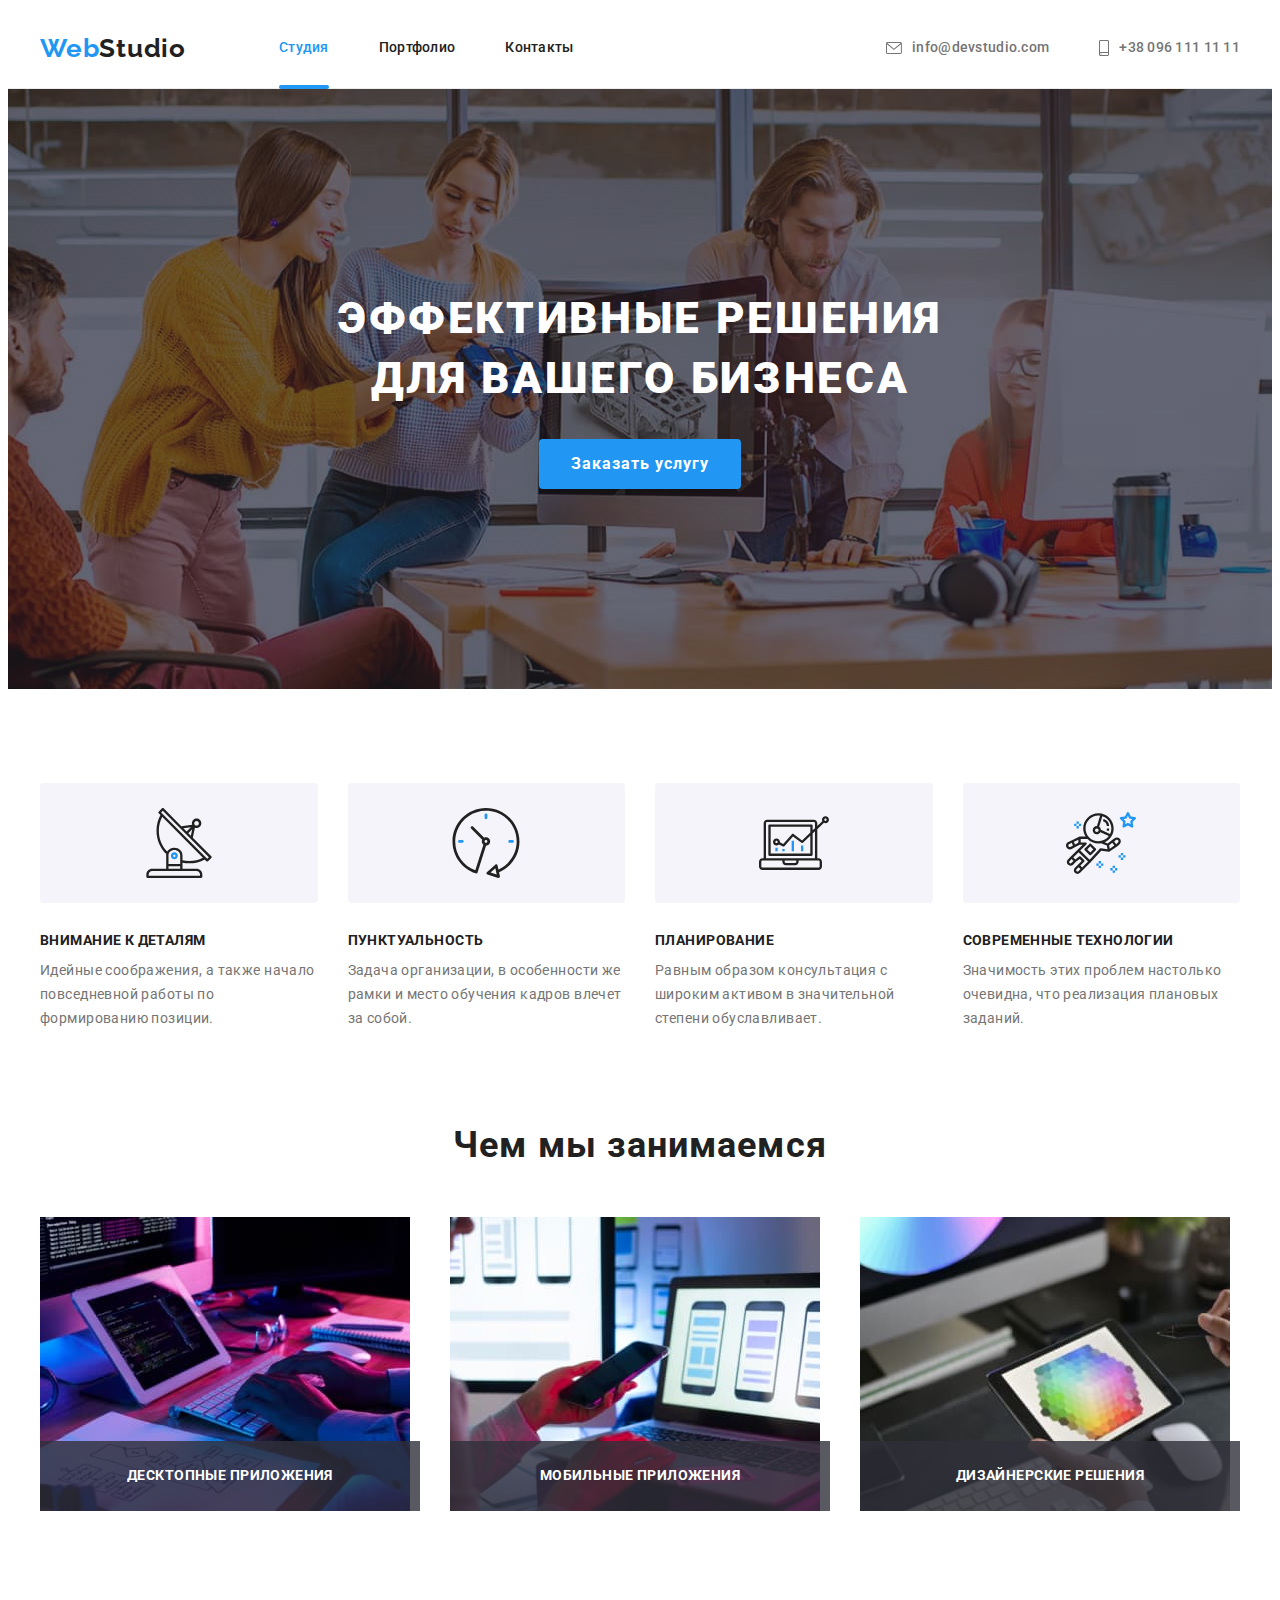
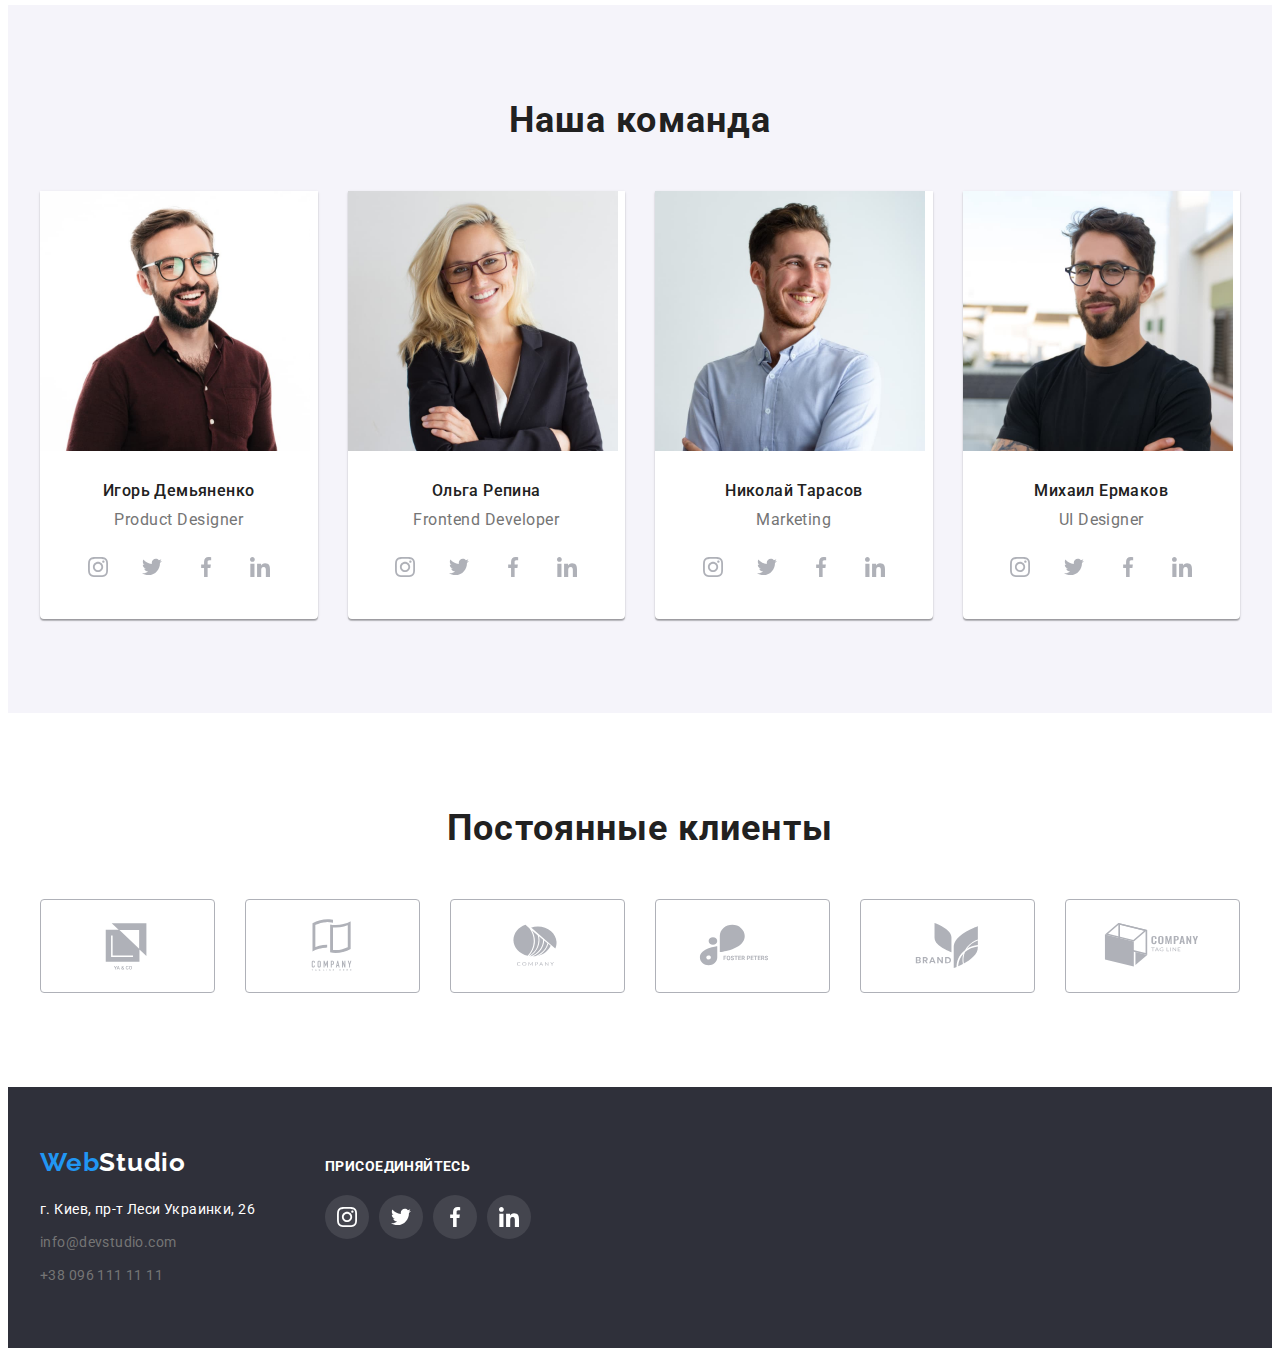
==== index.html @ cf742f59 "Added starts files" ====
<!DOCTYPE html>
<html lang="ru">
  <head>
    <meta charset="UTF-8" />
    <meta http-equiv="X-UA-Compatible" content="IE=edge" />
    <meta name="viewport" content="width=device-width, initial-scale=1.0" />
    <title>Homework 6</title>
    <link rel="preconnect" href="https://fonts.googleapis.com" />
    <link rel="preconnect" href="https://fonts.gstatic.com" crossorigin />
    <link
      href="https://fonts.googleapis.com/css2?family=Raleway:wght@700&family=Roboto:wght@400;500;700;900&display=swap"
      rel="stylesheet"
    />
    <link
      rel="stylesheet"
      href="https://cdnjs.cloudflare.com/ajax/libs/modern-normalize/1.1.0/modern-normalize.min.css"
      integrity="sha512-wpPYUAdjBVSE4KJnH1VR1HeZfpl1ub8YT/NKx4PuQ5NmX2tKuGu6U/JRp5y+Y8XG2tV+wKQpNHVUX03MfMFn9Q=="
      crossorigin="anonymous"
      referrerpolicy="no-referrer"
    />
    <link rel="stylesheet" href="./css/styles.css" />
  </head>
  <body>
    <header class="header">
      <div class="container">
        <nav class="nav">
          <a href="/" lang="en" class="logo"
            >Web<span class="logo-black">Studio</span></a
          >
          <ul class="list nav-list">
            <li class="item">
              <a href="" class="link nav-link current">Студия</a>
            </li>
            <li class="item">
              <a href="./portfolio.html" class="link nav-link">Портфолио</a>
            </li>
            <li class="item"><a href="" class="link nav-link">Контакты</a></li>
          </ul>
        </nav>
        <ul class="list head-contacts">
          <li class="head-contacts-item">
            <a href="mailto:info@devstudio.com" class="link head-contacts-link">
              <svg class="icon-mail" width="16" height="12">
                <use href="./images/icons.svg#icon-envelope"></use>
              </svg>
              info@devstudio.com</a
            >
          </li>
          <li class="head-contacts-item">
            <a href="tel:+380961111111" class="link head-contacts-link">
              <svg class="icon-tel" width="10" height="16">
                <use href="./images/icons.svg#icon-smartphone"></use>
              </svg>
              +38 096 111 11 11</a
            >
          </li>
        </ul>
      </div>
    </header>
    <main>
      <section class="hero accent-section">
        <div class="container">
          <h1 class="hero-title">Эффективные решения для вашего бизнеса</h1>
          <button data-modal-open type="button" class="button">
            Заказать услугу
          </button>
        </div>
      </section>
      <section class="benefits section">
        <div class="container">
          <h2 class="visually-hidden">Преимущества</h2>
          <ul class="list benefits-list card-set">
            <li class="benefits-item card-item">
              <div class="benefits-thumb">
                <svg class="benefits-icon" width="70" height="70">
                  <use href="./images/icons.svg#icon-antenna"></use>
                </svg>
              </div>
              <h3 class="benefits-title">Внимание к деталям</h3>
              <p class="benefits-text">
                Идейные соображения, а также начало повседневной работы по
                формированию позиции.
              </p>
            </li>

            <li class="benefits-item card-item">
              <div class="benefits-thumb">
                <svg class="benefits-icon" width="70" height="70">
                  <use href="./images/icons.svg#icon-clock"></use>
                </svg>
              </div>
              <h3 class="benefits-title">Пунктуальность</h3>
              <p class="benefits-text">
                Задача организации, в особенности же рамки и место обучения
                кадров влечет за собой.
              </p>
            </li>

            <li class="benefits-item card-item">
              <div class="benefits-thumb">
                <svg class="benefits-icon" width="70" height="70">
                  <use href="./images/icons.svg#icon-diagram"></use>
                </svg>
              </div>
              <h3 class="benefits-title">Планирование</h3>
              <p class="benefits-text">
                Равным образом консультация с широким активом в значительной
                степени обуславливает.
              </p>
            </li>

            <li class="benefits-item card-item">
              <div class="benefits-thumb">
                <svg class="benefits-icon" width="70" height="70">
                  <use href="./images/icons.svg#icon-astronaut"></use>
                </svg>
              </div>
              <h3 class="benefits-title">Современные технологии</h3>
              <p class="benefits-text">
                Значимость этих проблем настолько очевидна, что реализация
                плановых заданий.
              </p>
            </li>
          </ul>
        </div>
      </section>
      <section class="works section">
        <div class="container">
          <h2 class="section-title">Чем мы занимаемся</h2>
          <ul class="list works-list card-set">
            <li class="works-item card-item">
              <div class="works-thumb">
                <img
                  src="./images/img1.jpg"
                  alt="Планшет и клавиатура на столе"
                  width="370"
                  height="294"
                />
                <h3 class="works-title">Десктопные приложения</h3>
              </div>
            </li>
            <li class="works-item card-item">
              <div class="works-thumb">
                <img
                  src="./images/img2.jpg"
                  alt="Ноутбук и телефон"
                  width="370"
                  height="294"
                />
                <h3 class="works-title">Мобильные приложения</h3>
              </div>
            </li>
            <li class="works-item card-item">
              <div class="works-thumb">
                <img
                  src="./images/img3.jpg"
                  alt="Планшет"
                  width="370"
                  height="294"
                />
                <h3 class="works-title">Дизайнерские решения</h3>
              </div>
            </li>
          </ul>
        </div>
      </section>
      <section class="team section">
        <div class="container">
          <h2 class="section-title">Наша команда</h2>
          <ul class="list team-list card-set">
            <li class="team-item card-item">
              <img
                src="./images/photo1.jpg"
                alt="Фото Игоря Демьяненко"
                width="270"
                height="260"
              />
              <div class="team-card">
                <h3 class="team-name">Игорь Демьяненко</h3>
                <p lang="en" class="team-position">Product Designer</p>
                <ul class="list social-list">
                  <li class="item">
                    <a
                      class="link social-link"
                      href=""
                      target="_blank"
                      rel="noopener noreferrer nofollow"
                    >
                      <svg class="social-list-icon" width="20" height="20">
                        <use href="./images/icons.svg#icon-instagram"></use>
                      </svg>
                    </a>
                  </li>
                  <li class="item">
                    <a
                      class="link social-link"
                      href=""
                      target="_blank"
                      rel="noopener noreferrer nofollow"
                    >
                      <svg class="social-list-icon" width="20" height="20">
                        <use href="./images/icons.svg#icon-twitter"></use>
                      </svg>
                    </a>
                  </li>
                  <li class="item">
                    <a
                      class="link social-link"
                      href=""
                      target="_blank"
                      rel="noopener noreferrer nofollow"
                    >
                      <svg class="social-list-icon" width="20" height="20">
                        <use href="./images/icons.svg#icon-facebook"></use>
                      </svg>
                    </a>
                  </li>
                  <li class="item">
                    <a
                      class="link social-link"
                      href=""
                      target="_blank"
                      rel="noopener noreferrer nofollow"
                    >
                      <svg class="social-list-icon" width="20" height="20">
                        <use href="./images/icons.svg#icon-linkedin"></use>
                      </svg>
                    </a>
                  </li>
                </ul>
              </div>
            </li>

            <li class="team-item card-item">
              <img
                src="./images/photo2.jpg"
                alt="Фото Ольги Репиной"
                width="270"
                height="260"
              />
              <div class="team-card">
                <h3 class="team-name">Ольга Репина</h3>
                <p lang="en" class="team-position">Frontend Developer</p>
                <ul class="list social-list">
                  <li class="item">
                    <a
                      class="link social-link"
                      href=""
                      target="_blank"
                      rel="noopener noreferrer nofollow"
                    >
                      <svg class="social-list-icon" width="20" height="20">
                        <use href="./images/icons.svg#icon-instagram"></use>
                      </svg>
                    </a>
                  </li>
                  <li class="item">
                    <a
                      class="link social-link"
                      href=""
                      target="_blank"
                      rel="noopener noreferrer nofollow"
                    >
                      <svg class="social-list-icon" width="20" height="20">
                        <use href="./images/icons.svg#icon-twitter"></use>
                      </svg>
                    </a>
                  </li>
                  <li class="item">
                    <a
                      class="link social-link"
                      href=""
                      target="_blank"
                      rel="noopener noreferrer nofollow"
                    >
                      <svg class="social-list-icon" width="20" height="20">
                        <use href="./images/icons.svg#icon-facebook"></use>
                      </svg>
                    </a>
                  </li>
                  <li class="item">
                    <a
                      class="link social-link"
                      href=""
                      target="_blank"
                      rel="noopener noreferrer nofollow"
                    >
                      <svg class="social-list-icon" width="20" height="20">
                        <use href="./images/icons.svg#icon-linkedin"></use>
                      </svg>
                    </a>
                  </li>
                </ul>
              </div>
            </li>

            <li class="team-item card-item">
              <img
                src="./images/photo3.jpg"
                alt="Фото Николая Тарасова"
                width="270"
                height="260"
              />
              <div class="team-card">
                <h3 class="team-name">Николай Тарасов</h3>
                <p lang="en" class="team-position">Marketing</p>
                <ul class="list social-list">
                  <li class="item">
                    <a
                      class="link social-link"
                      href=""
                      target="_blank"
                      rel="noopener noreferrer nofollow"
                    >
                      <svg class="social-list-icon" width="20" height="20">
                        <use href="./images/icons.svg#icon-instagram"></use>
                      </svg>
                    </a>
                  </li>
                  <li class="item">
                    <a
                      class="link social-link"
                      href=""
                      target="_blank"
                      rel="noopener noreferrer nofollow"
                    >
                      <svg class="social-list-icon" width="20" height="20">
                        <use href="./images/icons.svg#icon-twitter"></use>
                      </svg>
                    </a>
                  </li>
                  <li class="item">
                    <a
                      class="link social-link"
                      href=""
                      target="_blank"
                      rel="noopener noreferrer nofollow"
                    >
                      <svg class="social-list-icon" width="20" height="20">
                        <use href="./images/icons.svg#icon-facebook"></use>
                      </svg>
                    </a>
                  </li>
                  <li class="item">
                    <a
                      class="link social-link"
                      href=""
                      target="_blank"
                      rel="noopener noreferrer nofollow"
                    >
                      <svg class="social-list-icon" width="20" height="20">
                        <use href="./images/icons.svg#icon-linkedin"></use>
                      </svg>
                    </a>
                  </li>
                </ul>
              </div>
            </li>

            <li class="team-item card-item">
              <img
                src="./images/photo4.jpg"
                alt="Фото Михаила Ермакова"
                width="270"
                height="260"
              />
              <div class="team-card">
                <h3 class="team-name">Михаил Ермаков</h3>
                <p lang="en" class="team-position">UI Designer</p>
                <ul class="list social-list">
                  <li class="item">
                    <a
                      class="link social-link"
                      href=""
                      target="_blank"
                      rel="noopener noreferrer nofollow"
                    >
                      <svg class="social-list-icon" width="20" height="20">
                        <use href="./images/icons.svg#icon-instagram"></use>
                      </svg>
                    </a>
                  </li>
                  <li class="item">
                    <a
                      class="link social-link"
                      href=""
                      target="_blank"
                      rel="noopener noreferrer nofollow"
                    >
                      <svg class="social-list-icon" width="20" height="20">
                        <use href="./images/icons.svg#icon-twitter"></use>
                      </svg>
                    </a>
                  </li>
                  <li class="item">
                    <a
                      class="link social-link"
                      href=""
                      target="_blank"
                      rel="noopener noreferrer nofollow"
                    >
                      <svg class="social-list-icon" width="20" height="20">
                        <use href="./images/icons.svg#icon-facebook"></use>
                      </svg>
                    </a>
                  </li>
                  <li class="item">
                    <a
                      class="link social-link"
                      href=""
                      target="_blank"
                      rel="noopener noreferrer nofollow"
                    >
                      <svg class="social-list-icon" width="20" height="20">
                        <use href="./images/icons.svg#icon-linkedin"></use>
                      </svg>
                    </a>
                  </li>
                </ul>
              </div>
            </li>
          </ul>
        </div>
      </section>
      <section class="clients section">
        <div class="container">
          <h2 class="section-title">Постоянные клиенты</h2>
          <ul class="clients-list list card-set">
            <li class="clients-item card-item">
              <a
                class="link clients-link"
                href=""
                target="_blank"
                rel="noopener noreferrer nofollow"
              >
                <svg class="clients-list-icon" width="106" height="60">
                  <use href="./images/icons.svg#icon-YaCo"></use>
                </svg>
              </a>
            </li>
            <li class="clients-item card-item">
              <a
                class="link clients-link"
                href=""
                target="_blank"
                rel="noopener noreferrer nofollow"
              >
                <svg class="clients-list-icon" width="106" height="60">
                  <use href="./images/icons.svg#icon-company-1"></use>
                </svg>
              </a>
            </li>
            <li class="clients-item card-item">
              <a
                class="link clients-link"
                href=""
                target="_blank"
                rel="noopener noreferrer nofollow"
              >
                <svg class="clients-list-icon" width="106" height="60">
                  <use href="./images/icons.svg#icon-company-2"></use>
                </svg>
              </a>
            </li>
            <li class="clients-item card-item">
              <a
                class="link clients-link"
                href=""
                target="_blank"
                rel="noopener noreferrer nofollow"
              >
                <svg class="clients-list-icon" width="106" height="60">
                  <use href="./images/icons.svg#icon-fosterpeters"></use>
                </svg>
              </a>
            </li>
            <li class="clients-item card-item">
              <a
                class="link clients-link"
                href=""
                target="_blank"
                rel="noopener noreferrer nofollow"
              >
                <svg class="clients-list-icon" width="106" height="60">
                  <use href="./images/icons.svg#icon-brand"></use>
                </svg>
              </a>
            </li>
            <li class="clients-item card-item">
              <a
                class="link clients-link"
                href=""
                target="_blank"
                rel="noopener noreferrer nofollow"
              >
                <svg class="clients-list-icon" width="106" height="60">
                  <use href="./images/icons.svg#icon-company-3"></use>
                </svg>
              </a>
            </li>
          </ul>
        </div>
      </section>
    </main>
    <footer class="footer">
      <div class="container">
        <div class="column-one">
          <a href="/" lang="en" class="logo"
            >Web<span class="logo-white">Studio</span></a
          >
          <address class="address">
            <ul class="list address-list">
              <li class="item">
                <a
                  href="https://goo.gl/maps/dsruA36R88fh7HZ89"
                  target="_blank"
                  rel="noopener noreferrer nofollow"
                  class="link address-list-contacts"
                >
                  г. Киев, пр-т Леси Украинки, 26
                </a>
              </li>
              <li class="item">
                <a
                  href="mailto:info@devstudio.com"
                  class="link address-list-contacts"
                  >info@devstudio.com</a
                >
              </li>
              <li class="item">
                <a href="tel:+380961111111" class="link address-list-contacts"
                  >+38 096 111 11 11</a
                >
              </li>
            </ul>
          </address>
        </div>
        <div class="column-two">
          <h3 class="footer-title">Присоединяйтесь</h3>
          <ul class="list social-list">
            <li class="item">
              <a
                class="link social-link"
                href=""
                target="_blank"
                rel="noopener noreferrer nofollow"
              >
                <svg class="social-list-icon" width="20" height="20">
                  <use href="./images/icons.svg#icon-instagram"></use>
                </svg>
              </a>
            </li>
            <li class="item">
              <a
                class="link social-link"
                href=""
                target="_blank"
                rel="noopener noreferrer nofollow"
              >
                <svg class="social-list-icon" width="20" height="20">
                  <use href="./images/icons.svg#icon-twitter"></use>
                </svg>
              </a>
            </li>
            <li class="item">
              <a
                class="link social-link"
                href=""
                target="_blank"
                rel="noopener noreferrer nofollow"
              >
                <svg class="social-list-icon" width="20" height="20">
                  <use href="./images/icons.svg#icon-facebook"></use>
                </svg>
              </a>
            </li>
            <li class="item">
              <a
                class="link social-link"
                href=""
                target="_blank"
                rel="noopener noreferrer nofollow"
              >
                <svg class="social-list-icon" width="20" height="20">
                  <use href="./images/icons.svg#icon-linkedin"></use>
                </svg>
              </a>
            </li>
          </ul>
        </div>
      </div>
    </footer>
    <div class="backdrop is-hidden" data-modal>
      <div class="modal">
        <p></p>
        <button data-modal-close class="modal-close">
          <svg width="18" height="18">
            <use href="./images/icons.svg#icon-modal-close"></use>
          </svg>
        </button>
      </div>
    </div>
    <script src="./js/modal.js"></script>
  </body>
</html>
---- css/styles.css ----
:root {
  --main-text-color: #757575;
  --black-text-color: #212121;
  --white-text-color: #ffffff;
  --accent-color: #2196f3;
  --main-background-color: #2f303a;
  --second-background-color: #f5f4fa;
  --white-background-color: #ffffff;
  --link-color: #afb1b8;
  --button-radius: 4px;
  --button-shadow: 0px 4px 4px rgba(0, 0, 0, 0.15);
  --transition-function: 250ms cubic-bezier(0.4, 0, 0.2, 1);
}

p,
h1,
h2,
h3,
h4,
h5,
h6 {
  margin: 0;
}

ul,
ol {
  margin: 0;
  padding-left: 0;
}

img {
  display: block;
  max-width: 100%;
  height: auto;
}

body {
  font-family: 'Roboto', sans-serif;
  font-size: 14px;
  line-height: 1.71;
  letter-spacing: 0.03em;
  color: var(--main-text-color);
}

.list {
  list-style: none;
}

.link {
  text-decoration: none;
  color: inherit;
}

.visually-hidden {
  position: absolute;
  width: 1px;
  height: 1px;
  margin: -1px;
  border: 0;
  padding: 0;
  white-space: nowrap;
  clip-path: inset(100%);
  clip: rect(0 0 0 0);
  overflow: hidden;
}

.section {
  padding-bottom: 94px;
  padding-top: 94px;
}

.benefits {
  padding-bottom: 0px;
}

.section-title {
  margin-bottom: 50px;
  font-size: 36px;
  line-height: 1.17;
  letter-spacing: 0.03em;
  color: var(--black-text-color);
  text-align: center;
}

.logo {
  font-family: 'Raleway', sans-serif;
  font-weight: 700;
  font-size: 26px;
  line-height: 1.19;
  letter-spacing: 0.03em;
  text-decoration: none;
  color: var(--accent-color);
}

.container {
  margin-left: auto;
  margin-right: auto;
  width: 1200px;
  padding-left: 15px;
  padding-right: 15px;
  /* outline: 1px solid red; */
}

.card-set {
  display: flex;
  flex-wrap: wrap;
  margin-left: -30px;
  margin-top: -30px;
}

.card-item {
  margin-left: 30px;
  margin-top: 30px;
}

/* ===============HEADER=============== */

.header .logo {
  margin-right: 93px;
}

.logo-black {
  color: var(--black-text-color);
}

.header {
  font-weight: 500;
  line-height: 1.14;
  letter-spacing: 0.02em;
  border-bottom: 1px solid #ececec;
}

.nav-list {
  display: flex;
  color: var(--black-text-color);
}

.nav-list .nav-link {
  position: relative;
  display: block;
  padding-top: 32px;
  padding-bottom: 32px;
}

.nav-list .item:not(:last-child) {
  margin-right: 50px;
}

.nav-link,
.nav-link,
.head-contacts-link,
.head-contacts-link {
  transition: color var(--transition-function);
}

.nav-link:hover,
.nav-link:focus,
.current,
.head-contacts-link:hover,
.head-contacts-link:focus {
  color: var(--accent-color);
}

.nav-link.current::after {
  position: absolute;
  left: 0;
  bottom: -1px;
  content: '';
  width: 100%;
  height: 4px;
  border-radius: 2px;
  background-color: var(--accent-color);
}

.head-contacts-link {
  display: flex;
  align-items: center;
}

.icon-mail {
  margin-right: 10px;
  fill: currentColor;
}

.icon-tel {
  margin-right: 10px;
  fill: currentColor;
}

.header .container {
  display: flex;
}

.nav {
  display: flex;
  align-items: center;
}

.head-contacts {
  display: flex;
  margin-left: auto;
  align-items: center;
}

.head-contacts .head-contacts-item:not(:last-child) {
  margin-right: 50px;
}

/* ===============HERO=============== */

.hero {
  max-width: 1600px;
  margin-left: auto;
  margin-right: auto;
  padding-top: 200px;
  padding-bottom: 200px;
  background-image: linear-gradient(
      to right,
      rgba(47, 48, 58, 0.4),
      rgba(47, 48, 58, 0.4)
    ),
    url(../images/hero.jpg);
  background-size: cover;
  background-position: center;
  background-repeat: no-repeat;
}

.hero .hero-title {
  margin: 0 auto 30px;
  width: 696px;
  font-weight: 900;
  font-size: 44px;
  line-height: 1.36;
  text-align: center;
  letter-spacing: 0.06em;
  text-transform: uppercase;
  color: var(--white-text-color);
}

.button {
  display: flex;
  align-items: center;
  text-align: center;
  padding: 10px 32px;
  margin: 0 auto;

  font-family: inherit;
  font-weight: 700;
  font-size: 16px;
  line-height: 1.88;
  letter-spacing: 0.06em;

  box-shadow: var(--button-shadow);
  border-radius: var(--button-radius);
  border: none;
  cursor: pointer;
  background-color: var(--accent-color);
  color: var(--white-text-color);

  transition: background-color var(--transition-function);
}

.button:hover,
.button:focus {
  background-color: #188ce8;
}

/* ===============BENEFITS=============== */

.benefits-title {
  margin-bottom: 10px;
  font-size: 14px;
  line-height: 1.14;
  text-transform: uppercase;
  color: var(--black-text-color);
}

.benefits-item {
  flex-basis: calc(100% / 4 - 30px);
}

.benefits-thumb {
  display: flex;
  justify-content: center;
  align-items: center;
  height: 120px;
  margin-bottom: 30px;
  background-color: var(--second-background-color);
  border-radius: var(--button-radius);
}

/* ===============WORKS=============== */

.works-thumb {
  position: relative;
}

.works-title {
  position: absolute;
  width: 100%;
  left: 0;
  bottom: 0;
  padding: 27px 0;
  font-size: 14px;
  line-height: 1.14;
  text-align: center;
  letter-spacing: 0.03em;
  text-transform: uppercase;
  color: var(--white-text-color);
  background: rgba(47, 48, 58, 0.8);
}

.works-item {
  flex-basis: calc(100% / 3 - 30px);
}

/* ===============TEAM=============== */

.team {
  background-color: var(--second-background-color);
}

.team-item {
  background-color: var(--white-background-color);
  flex-basis: calc(100% / 4 - 30px);
  box-shadow: 0px 1px 3px rgba(0, 0, 0, 0.12), 0px 1px 1px rgba(0, 0, 0, 0.14),
    0px 2px 1px rgba(0, 0, 0, 0.2);
  border-radius: 0px 0px 4px 4px;
}

.team-card {
  padding-top: 30px;
  padding-bottom: 30px;
}

.team-name {
  margin-bottom: 10px;
  font-weight: 500;
  font-size: 16px;
  line-height: 1.19;
  text-align: center;
  color: var(--black-text-color);
}

.team-position {
  margin-bottom: 16px;
  font-size: 16px;
  line-height: 1.19;
  text-align: center;
  letter-spacing: 0.03em;
}

.social-list {
  display: flex;
  justify-content: center;
}

.social-link {
  display: flex;
  justify-content: center;
  align-items: center;
  width: 44px;
  height: 44px;
  border-radius: 50%;
  color: var(--link-color);
  background-color: var(--white-background-color);

  transition: color var(--transition-function),
    background-color var(--transition-function);
}

.social-link:hover,
.social-link:focus {
  color: var(--white-text-color);
  background-color: var(--accent-color);
}

.social-list-icon {
  fill: currentColor;
}

.social-list .item:not(:last-child) {
  margin-right: 10px;
}

/* ===============CLIENTS=============== */

.clients-item {
  flex-basis: calc(100% / 6 - 30px);
}

.clients-link {
  display: flex;
  justify-content: center;
  align-items: center;
  height: 92px;
  border-radius: var(--button-radius);
  border: 1px solid var(--link-color);
  color: var(--link-color);
  transition: color var(--transition-function),
    border var(--transition-function);
}

.clients-link:hover,
.clients-link:focus {
  border: 1px solid var(--accent-color);
  color: var(--accent-color);
}

.clients-list-icon {
  fill: currentColor;
}

/* ===============FOOTER=============== */

.footer {
  padding-top: 60px;
  padding-bottom: 60px;
  background-color: var(--main-background-color);
}

.footer .container {
  display: flex;
  align-items: baseline;
}

.column-one {
  margin-right: 70px;
}

.footer .logo {
  display: block;
  margin-bottom: 20px;
}

.logo-white {
  color: var(--white-text-color);
}

.address {
  display: flex;
}

.address-list {
  font-style: normal;
}

.address-list .item:nth-child(1) {
  color: var(--white-text-color);
}

.address-list .item:not(:last-child) {
  margin-bottom: 9px;
}

.address-list-contacts {
  transition: color var(--transition-function);
}

.address-list-contacts:hover,
.address-list-contacts:focus {
  color: var(--accent-color);
}

.footer-title {
  margin-bottom: 20px;
  font-size: 14px;
  line-height: 1.14;
  letter-spacing: 0.03em;
  color: #ffffff;
  text-transform: uppercase;
}

.footer .social-link {
  color: var(--white-text-color);
  background-color: rgba(255, 255, 255, 0.1);
}

.footer .social-link:hover,
.footer .social-link:focus {
  background-color: var(--accent-color);
}

.backdrop {
  position: fixed;
  top: 0;
  left: 0;
  width: 100%;
  height: 100%;
  background-color: rgba(0, 0, 0, 0.5);
  opacity: 1;
  transition: opacity var(--transition-function),
    visibility var(--transition-function);
}

.backdrop.is-hidden {
  visibility: hidden;
  opacity: 0;
  pointer-events: none;
}

.modal {
  position: absolute;
  left: 50%;
  top: 50%;
  min-width: 528px;
  min-height: 581px;
  padding: 20px;
  background-color: #fff;
  transform: translate(-50%, -50%) scale(1);
  transition: transform var(--transition-function);
}

.backdrop.is-hidden .modal {
  transform: translate(-50%, -50%) scale(1.3);
}

.modal-close {
  display: flex;
  justify-content: center;
  align-items: center;
  position: absolute;
  cursor: pointer;
  top: 8px;
  right: 8px;
  width: 30px;
  height: 30px;
  border-radius: 50%;
  background: transparent;
  border: 1px solid rgba(0, 0, 0, 0.1);
  background-size: contain;
}

.no-scroll {
  overflow: hidden;
}

/* ===============PORTFOLIO=============== */
/* ===============BUTTON-FILTER=============== */

.work-exmpl {
  display: flex;
  margin-bottom: 50px;
  justify-content: center;
}

.button-filter {
  padding: 6px 22px;
  border-radius: var(--button-radius);
  border: none;
  cursor: pointer;
  font-family: inherit;
  font-weight: 500;
  font-size: 16px;
  line-height: 1.62;
  text-align: center;
  letter-spacing: 0.03em;
  background-color: var(--second-background-color);
  color: var(--black-text-color);
  transition: background-color var(--transition-function),
    color var(--transition-function), box-shadow var(--transition-function);
}

.work-exmpl .item:not(:last-child) {
  margin-right: 8px;
}

.button-filter:hover,
.button-filter:focus,
.button-filter.current {
  background-color: var(--accent-color);
  color: var(--white-text-color);
  box-shadow: 0px 3px 1px rgba(0, 0, 0, 0.1), 0px 1px 2px rgba(0, 0, 0, 0.08),
    0px 2px 2px rgba(0, 0, 0, 0.12);
}

.portfolio-item {
  background-color: var(--white-background-color);
  flex-basis: calc(100% / 3 - 30px);
}

.portfolio-item-thumb {
  position: relative;
  overflow: hidden;
}

.portfolio-item-text {
  position: absolute;
  width: 100%;
  height: 100%;
  padding: 63px 24px;

  font-size: 18px;
  line-height: 1.56;
  letter-spacing: 0.03em;

  color: #ffffff;
  background: rgba(33, 150, 243, 0.9);

  transition: transform var(--transition-function);
}

.portfolio-item .link:hover .portfolio-item-text,
.portfolio-item .link:focus .portfolio-item-text {
  transform: translateY(-100%);
}

.portfolio-item .link {
  display: block;
  transition: box-shadow var(--transition-function);
}

.portfolio-item .link:hover,
.portfolio-item .link:focus {
  box-shadow: 0px 1px 1px rgba(0, 0, 0, 0.12), 0px 4px 4px rgba(0, 0, 0, 0.06),
    1px 4px 6px rgba(0, 0, 0, 0.16);
}

.portfolio-card {
  padding: 20px 24px;
  border: 1px solid #eeeeee;
}

.portfolio-title {
  margin-bottom: 4px;
  font-size: 18px;
  line-height: 2;
  letter-spacing: 0.06em;
  color: var(--black-text-color);
}

.portfolio-description {
  font-size: 16px;
  line-height: 1.88;
}
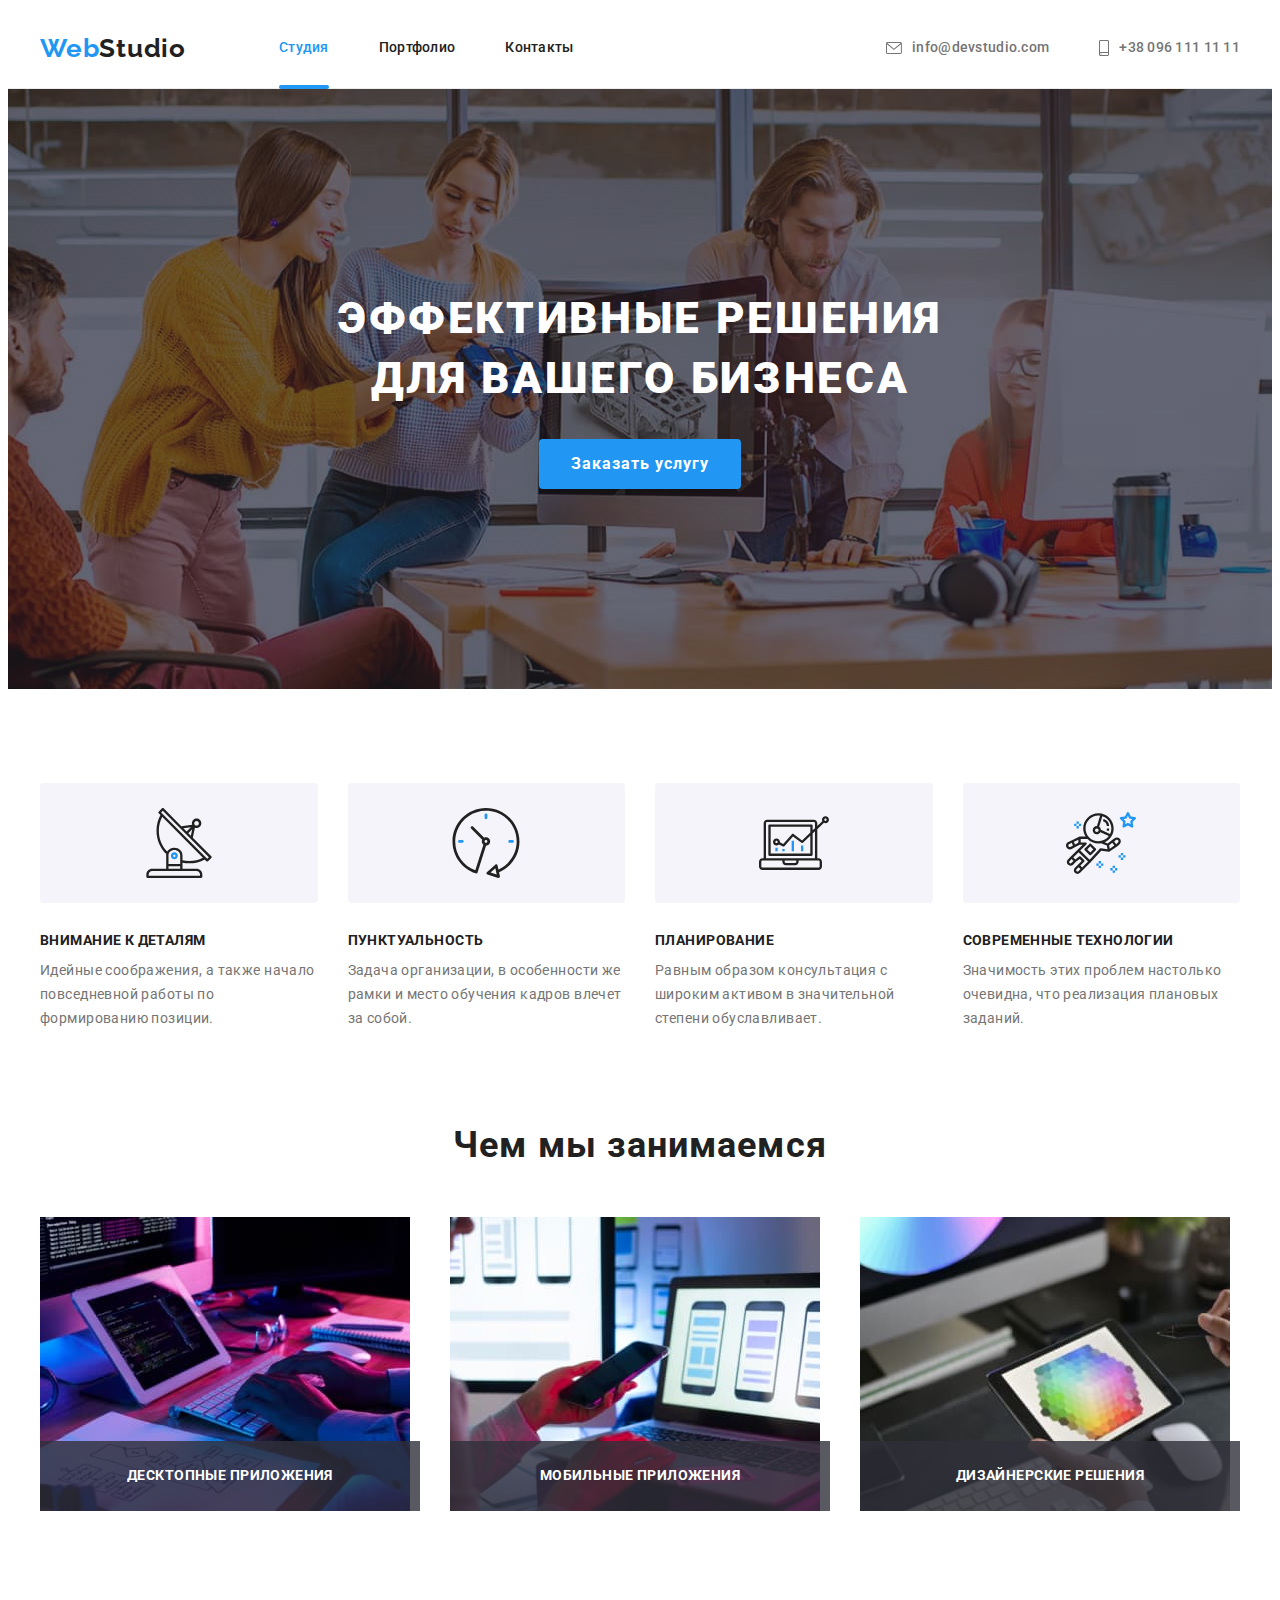
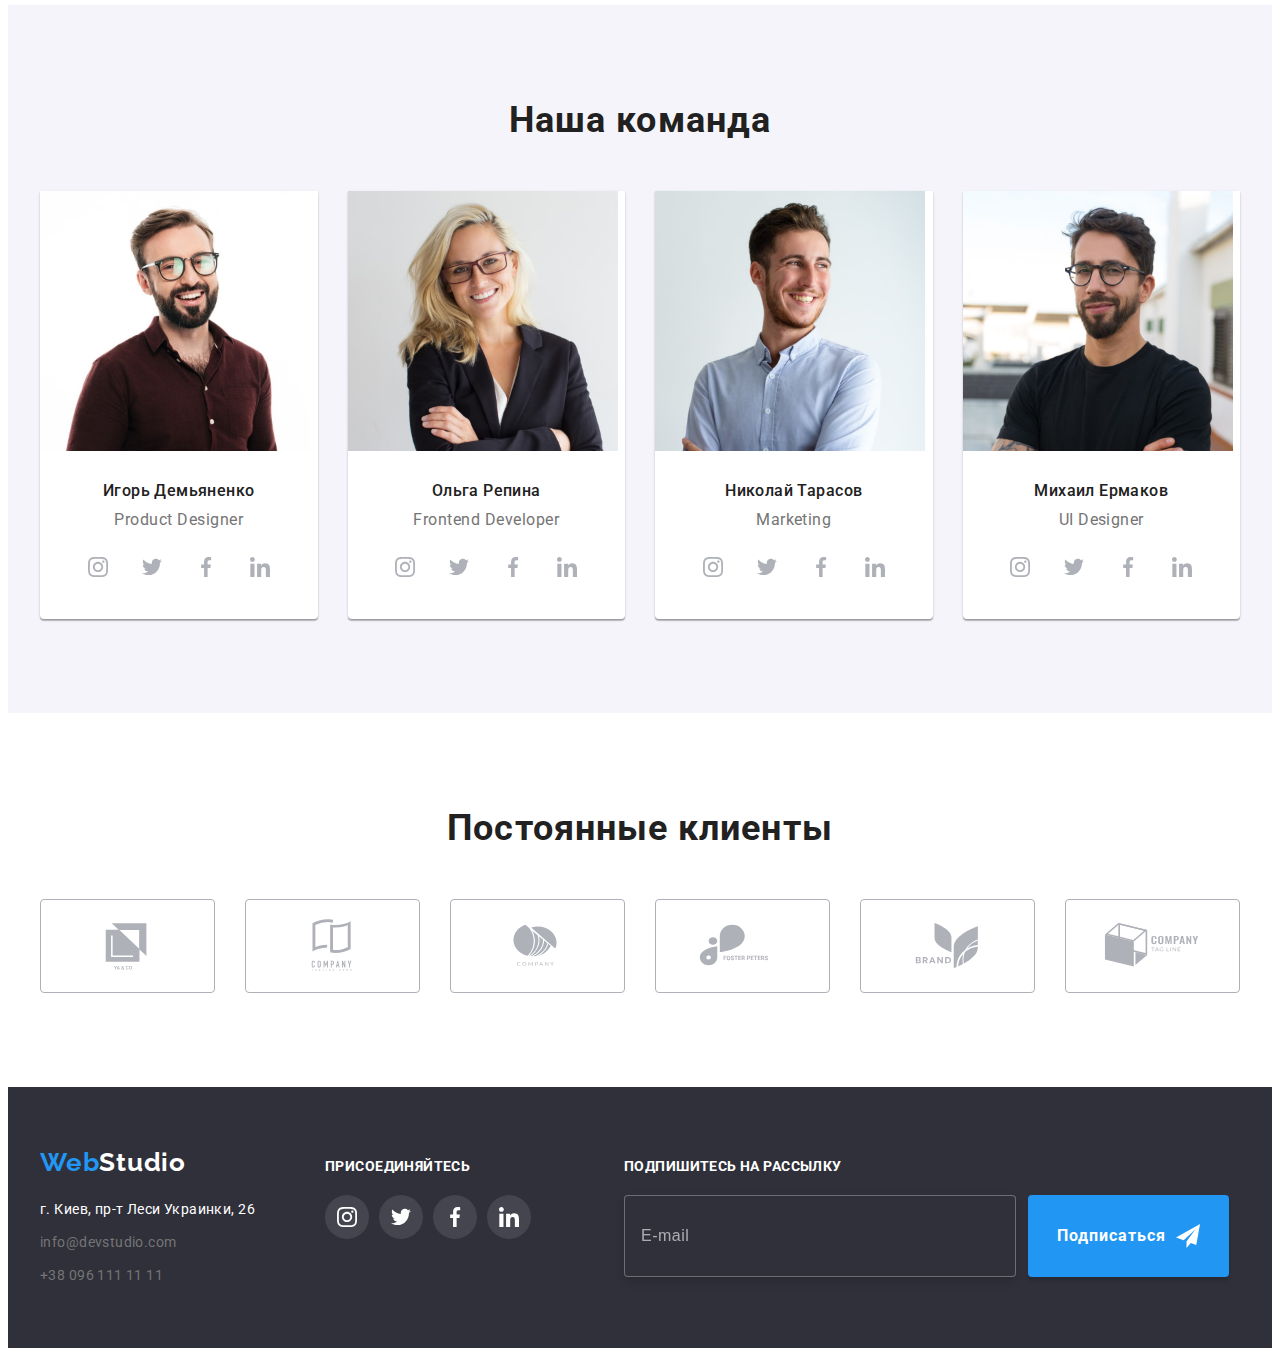
==== commit 196d60cb: "HW6 done" ====
--- a/index.html
+++ b/index.html
@@ -588,12 +588,76 @@
             </li>
           </ul>
         </div>
+        <div class="column-three">
+          <h3 class="footer-title">Подпишитесь на рассылку</h3>
+          <form autocomplete="off">
+            <label class="subscribe">
+              <input
+                class="subscribe-field"
+                type="email"
+                name="email"
+                placeholder="E-mail"
+              />
+              <button class="button" type="submit">
+                Подписаться
+                <svg class="subscribe-button-icon" width="24" height="24">
+                  <use href="./images/icons.svg#icon-send"></use>
+                </svg>
+              </button>
+            </label>
+          </form>
+        </div>
       </div>
     </footer>
     <div class="backdrop is-hidden" data-modal>
       <div class="modal">
-        <p></p>
-        <button data-modal-close class="modal-close">
+        <p class="modal-text">Оставьте свои данные, мы вам перезвоним</p>
+        <form class="modal-form">
+          <label class="modal-label">
+            <span class="field-name">Имя</span>
+            <input class="modal-field" type="text" name="username" required />
+            <svg class="modal-field-icon" width="18" height="18">
+              <use href="./images/icons.svg#icon-person"></use>
+            </svg>
+          </label>
+
+          <label class="modal-label"
+            ><span class="field-name">Телефон</span>
+            <input class="modal-field" type="tel" name="phone" required />
+            <svg class="modal-field-icon" width="18" height="18">
+              <use href="./images/icons.svg#icon-phone"></use></svg
+          ></label>
+
+          <label class="modal-label"
+            ><span class="field-name">Почта</span>
+            <input class="modal-field" type="email" name="email" required />
+            <svg class="modal-field-icon" width="18" height="18">
+              <use href="./images/icons.svg#icon-email"></use></svg
+          ></label>
+
+          <label class="modal-label">
+            <span class="field-name">Комментарий</span>
+            <textarea
+              class="modal-comment"
+              name="comment"
+              rows="5"
+              placeholder="Введите текст"
+            ></textarea>
+          </label>
+
+          <label class="modal-accept">
+            <input
+              type="checkbox"
+              name="accept-agreement"
+              class="modal-checkbox"
+            />
+            <span class="icon-check"></span>
+            Соглашаюсь с рассылкой и принимаю
+            <a href="/" target="_blank" class="modal-link">Условия договора</a>
+          </label>
+          <button type="submit" class="button modal-submit">Отправить</button>
+        </form>
+        <button type="button" data-modal-close class="modal-close">
           <svg width="18" height="18">
             <use href="./images/icons.svg#icon-modal-close"></use>
           </svg>
--- a/css/styles.css
+++ b/css/styles.css
@@ -7,7 +7,7 @@
   --second-background-color: #f5f4fa;
   --white-background-color: #ffffff;
   --link-color: #afb1b8;
-  --button-radius: 4px;
+  --main-radius: 4px;
   --button-shadow: 0px 4px 4px rgba(0, 0, 0, 0.15);
   --transition-function: 250ms cubic-bezier(0.4, 0, 0.2, 1);
 }
@@ -225,7 +225,7 @@
   background-repeat: no-repeat;
 }
 
-.hero .hero-title {
+.hero-title {
   margin: 0 auto 30px;
   width: 696px;
   font-weight: 900;
@@ -251,7 +251,7 @@
   letter-spacing: 0.06em;
 
   box-shadow: var(--button-shadow);
-  border-radius: var(--button-radius);
+  border-radius: var(--main-radius);
   border: none;
   cursor: pointer;
   background-color: var(--accent-color);
@@ -286,7 +286,7 @@
   height: 120px;
   margin-bottom: 30px;
   background-color: var(--second-background-color);
-  border-radius: var(--button-radius);
+  border-radius: var(--main-radius);
 }
 
 /* ===============WORKS=============== */
@@ -364,6 +364,7 @@
   border-radius: 50%;
   color: var(--link-color);
   background-color: var(--white-background-color);
+  outline: none;
 
   transition: color var(--transition-function),
     background-color var(--transition-function);
@@ -394,7 +395,7 @@
   justify-content: center;
   align-items: center;
   height: 92px;
-  border-radius: var(--button-radius);
+  border-radius: var(--main-radius);
   border: 1px solid var(--link-color);
   color: var(--link-color);
   transition: color var(--transition-function),
@@ -462,12 +463,16 @@
   color: var(--accent-color);
 }
 
+.column-two {
+  margin-right: 93px;
+}
+
 .footer-title {
   margin-bottom: 20px;
   font-size: 14px;
   line-height: 1.14;
   letter-spacing: 0.03em;
-  color: #ffffff;
+  color: var(--white-text-color);
   text-transform: uppercase;
 }
 
@@ -480,6 +485,46 @@
 .footer .social-link:focus {
   background-color: var(--accent-color);
 }
+
+.subscribe {
+  display: flex;
+}
+
+.subscribe-field {
+  padding: 15px 16px;
+  margin-right: 12px;
+  width: 358px;
+  height: 50px;
+  border: 1px solid rgba(255, 255, 255, 0.3);
+  filter: drop-shadow(0px 4px 4px rgba(0, 0, 0, 0.15));
+  border-radius: 4px;
+  font-size: 16px;
+  line-height: 1.25;
+  letter-spacing: 0.03em;
+  color: rgba(255, 255, 255, 0.6);
+  background-color: var(--main-background-color);
+  outline: none;
+
+  transition: border-color var(--transition-function);
+}
+
+.subscribe-field::placeholder {
+  color: rgba(255, 255, 255, 0.6);
+}
+
+.subscribe-field:focus-within {
+  border-color: var(--accent-color);
+}
+
+.subscribe .button {
+  padding: 10px 29px;
+}
+
+.subscribe-button-icon {
+  margin-left: 10px;
+}
+
+/* ===============MODAL=============== */
 
 .backdrop {
   position: fixed;
@@ -505,7 +550,7 @@
   top: 50%;
   min-width: 528px;
   min-height: 581px;
-  padding: 20px;
+  padding: 40px;
   background-color: #fff;
   transform: translate(-50%, -50%) scale(1);
   transition: transform var(--transition-function);
@@ -535,6 +580,125 @@
   overflow: hidden;
 }
 
+.modal-text {
+  padding-bottom: 12px;
+  font-weight: 700;
+  font-size: 20px;
+  line-height: 1.15;
+  text-align: center;
+  letter-spacing: 0.03em;
+  color: var(--black-text-color);
+}
+
+.modal-label {
+  position: relative;
+  display: flex;
+  flex-direction: column;
+}
+
+.field-name {
+  margin-bottom: 4px;
+  font-size: 12px;
+  line-height: 1.17;
+  letter-spacing: 0.01em;
+}
+
+.modal-field {
+  margin-bottom: 10px;
+  display: block;
+  width: 100%;
+  height: 40px;
+  padding: 12px 16px 12px 42px;
+  border: 1px solid rgba(33, 33, 33, 0.2);
+  border-radius: var(--main-radius);
+  outline: none;
+  transition: border-color var(--transition-function);
+}
+
+.modal-field:focus-within {
+  border-color: var(--accent-color);
+}
+
+.modal-field-icon {
+  position: absolute;
+  top: calc(50% + 4px);
+  left: 12px;
+  transform: translateY(-50%);
+  fill: currentColor;
+  transition: fill var(--transition-function);
+}
+
+.modal-field:focus-within + .modal-field-icon {
+  fill: var(--accent-color);
+}
+
+.modal-comment {
+  height: 120px;
+  padding: 12px 16px;
+  margin-bottom: 20px;
+  border: 1px solid rgba(33, 33, 33, 0.2);
+  border-radius: var(--main-radius);
+  resize: none;
+  outline: none;
+  font-size: 12px;
+}
+
+.modal-comment:focus-within {
+  border-color: var(--accent-color);
+}
+
+.modal-comment::placeholder {
+  font-size: 12px;
+  line-height: 1.17;
+  letter-spacing: 0.01em;
+  color: rgba(117, 117, 117, 0.5);
+}
+
+.modal-accept {
+  display: flex;
+  justify-content: center;
+  align-items: center;
+  margin-bottom: 30px;
+}
+
+.modal-checkbox {
+  position: absolute;
+  width: 1px;
+  height: 1px;
+  margin: -1px;
+  border: 0;
+  padding: 0;
+  white-space: nowrap;
+  clip-path: inset(100%);
+  clip: rect(0 0 0 0);
+  overflow: hidden;
+}
+
+.icon-check {
+  width: 15px;
+  height: 15px;
+  margin-right: 8.4px;
+  border: 2px solid black;
+  border-radius: 2px;
+  background-color: transparent;
+  transition: background-color var(--transition-function),
+    border-color var(--transition-function);
+}
+
+.modal-checkbox:checked + .icon-check {
+  border-color: var(--accent-color);
+  background-color: var(--accent-color);
+  background-image: url(../images/checked.svg);
+  background-size: contain;
+  background-origin: border-box;
+}
+
+.modal-link {
+  margin-left: 5px;
+  color: var(--accent-color);
+  text-decoration: underline;
+}
+
 /* ===============PORTFOLIO=============== */
 /* ===============BUTTON-FILTER=============== */
 
@@ -546,7 +710,7 @@
 
 .button-filter {
   padding: 6px 22px;
-  border-radius: var(--button-radius);
+  border-radius: var(--main-radius);
   border: none;
   cursor: pointer;
   font-family: inherit;
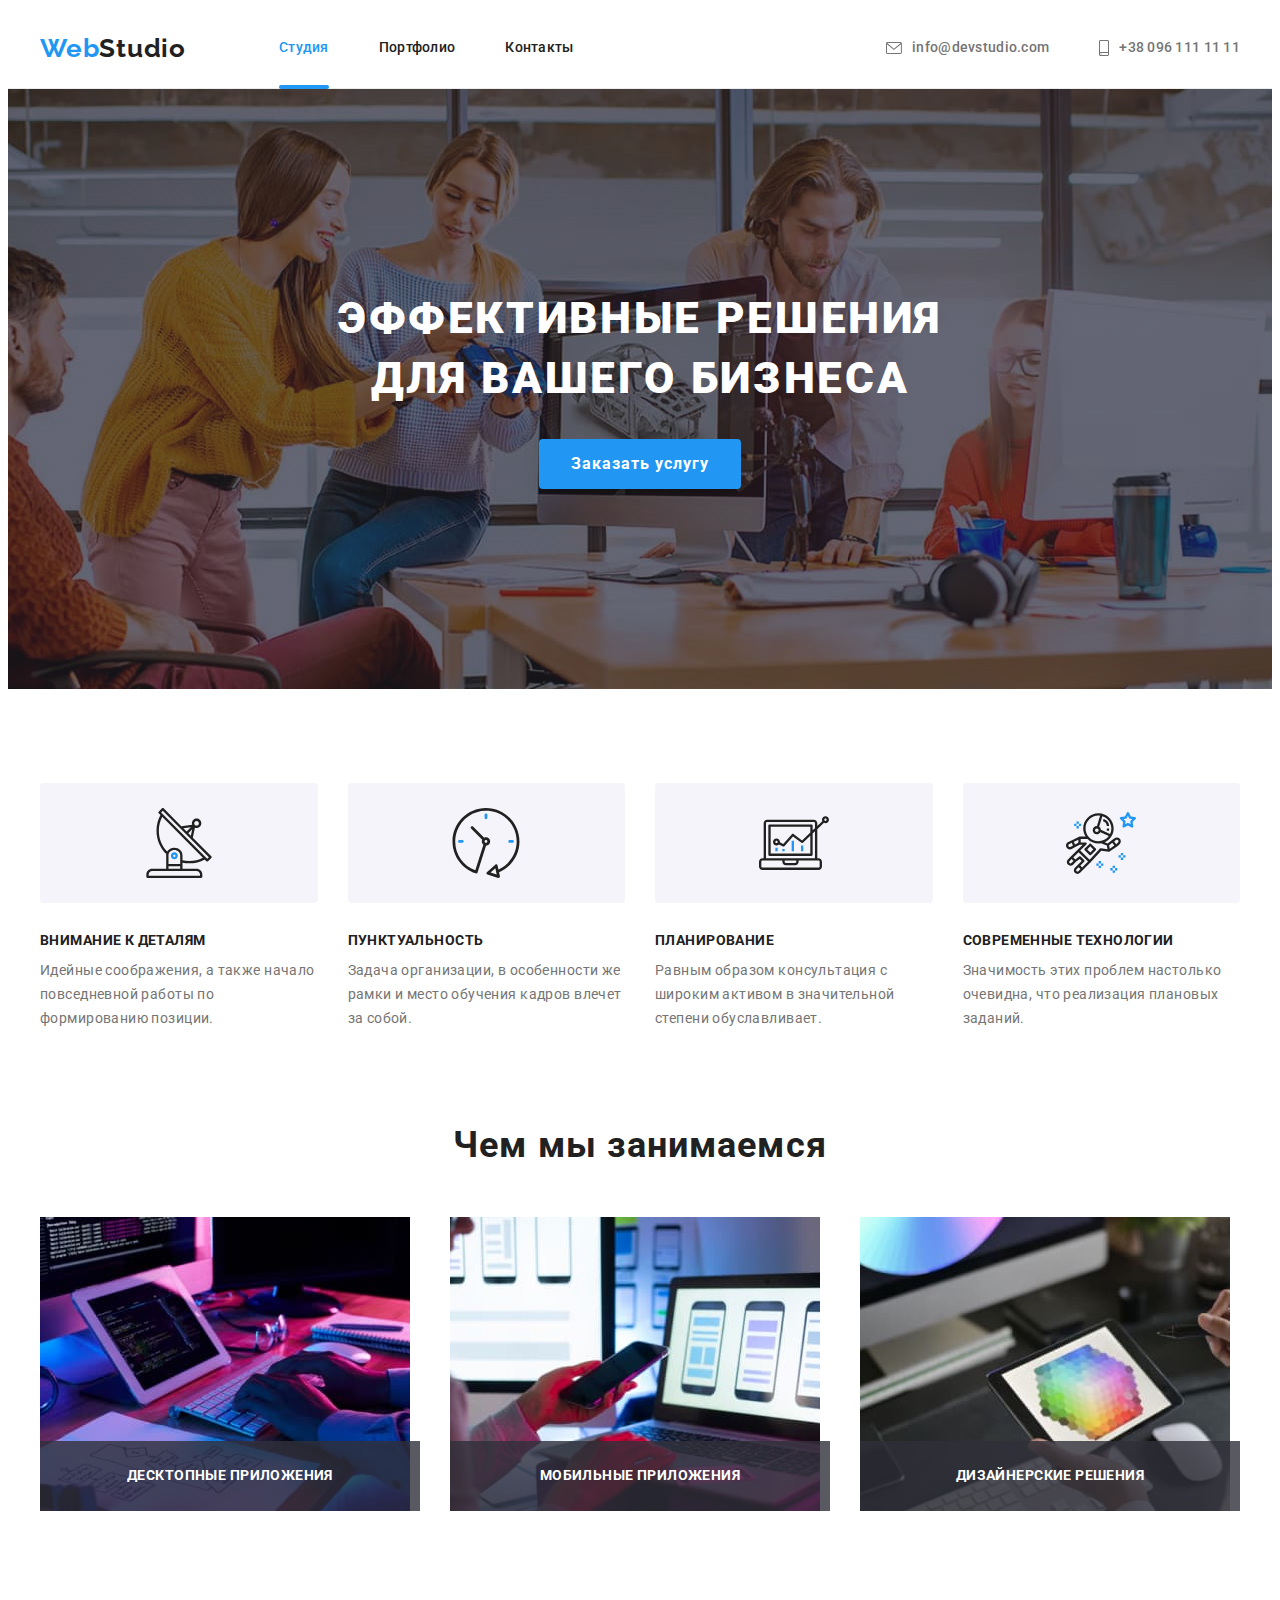
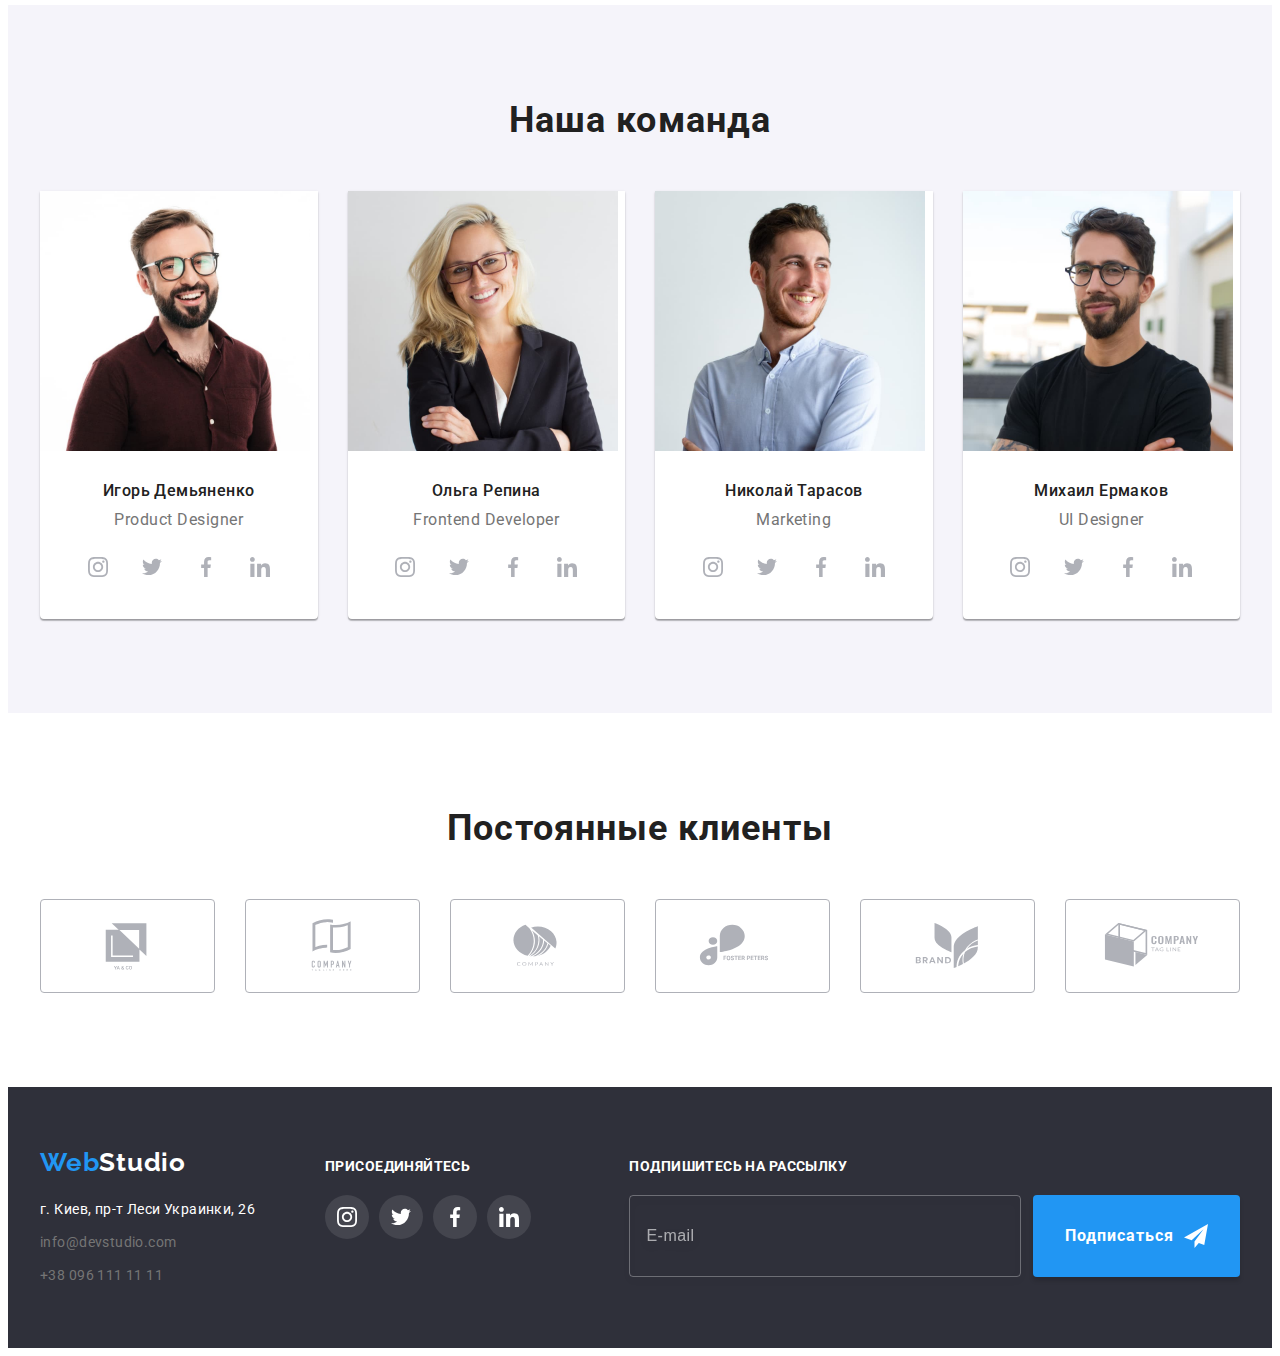
==== commit 77d2e4e8: "HW6 checked" ====
--- a/index.html
+++ b/index.html
@@ -504,7 +504,7 @@
     </main>
     <footer class="footer">
       <div class="container">
-        <div class="column-one">
+        <div class="footer-column">
           <a href="/" lang="en" class="logo"
             >Web<span class="logo-white">Studio</span></a
           >
@@ -535,7 +535,7 @@
             </ul>
           </address>
         </div>
-        <div class="column-two">
+        <div class="footer-column">
           <h3 class="footer-title">Присоединяйтесь</h3>
           <ul class="list social-list">
             <li class="item">
@@ -588,9 +588,9 @@
             </li>
           </ul>
         </div>
-        <div class="column-three">
+        <div class="footer-column">
           <h3 class="footer-title">Подпишитесь на рассылку</h3>
-          <form autocomplete="off">
+          <form class="form-subscribe" autocomplete="off">
             <label class="subscribe">
               <input
                 class="subscribe-field"
@@ -598,44 +598,57 @@
                 name="email"
                 placeholder="E-mail"
               />
-              <button class="button" type="submit">
-                Подписаться
-                <svg class="subscribe-button-icon" width="24" height="24">
-                  <use href="./images/icons.svg#icon-send"></use>
-                </svg>
-              </button>
             </label>
+            <button class="button" type="submit">
+              Подписаться
+              <svg class="subscribe-button-icon" width="24" height="24">
+                <use href="./images/icons.svg#icon-send"></use>
+              </svg>
+            </button>
           </form>
         </div>
       </div>
     </footer>
     <div class="backdrop is-hidden" data-modal>
       <div class="modal">
+        <button type="button" data-modal-close class="modal-close">
+          <svg width="18" height="18">
+            <use href="./images/icons.svg#icon-modal-close"></use>
+          </svg>
+        </button>
         <p class="modal-text">Оставьте свои данные, мы вам перезвоним</p>
         <form class="modal-form">
           <label class="modal-label">
             <span class="field-name">Имя</span>
-            <input class="modal-field" type="text" name="username" required />
-            <svg class="modal-field-icon" width="18" height="18">
-              <use href="./images/icons.svg#icon-person"></use>
-            </svg>
+            <span class="modal-wrap">
+              <input class="modal-field" type="text" name="username" required />
+              <svg class="modal-field-icon" width="18" height="18">
+                <use href="./images/icons.svg#icon-person"></use>
+              </svg>
+            </span>
           </label>
 
-          <label class="modal-label"
-            ><span class="field-name">Телефон</span>
-            <input class="modal-field" type="tel" name="phone" required />
-            <svg class="modal-field-icon" width="18" height="18">
-              <use href="./images/icons.svg#icon-phone"></use></svg
-          ></label>
-
-          <label class="modal-label"
-            ><span class="field-name">Почта</span>
-            <input class="modal-field" type="email" name="email" required />
-            <svg class="modal-field-icon" width="18" height="18">
-              <use href="./images/icons.svg#icon-email"></use></svg
-          ></label>
-
           <label class="modal-label">
+            <span class="field-name">Телефон</span>
+            <span class="modal-wrap">
+              <input class="modal-field" type="tel" name="phone" required />
+              <svg class="modal-field-icon" width="18" height="18">
+                <use href="./images/icons.svg#icon-phone"></use>
+              </svg>
+            </span>
+          </label>
+
+          <label class="modal-label">
+            <span class="field-name">Почта</span>
+            <span class="modal-wrap">
+              <input class="modal-field" type="email" name="email" required />
+              <svg class="modal-field-icon" width="18" height="18">
+                <use href="./images/icons.svg#icon-email"></use>
+              </svg>
+            </span>
+          </label>
+
+          <label class="modal-label-comment">
             <span class="field-name">Комментарий</span>
             <textarea
               class="modal-comment"
@@ -650,6 +663,7 @@
               type="checkbox"
               name="accept-agreement"
               class="modal-checkbox"
+              value="true"
             />
             <span class="icon-check"></span>
             Соглашаюсь с рассылкой и принимаю
@@ -657,11 +671,6 @@
           </label>
           <button type="submit" class="button modal-submit">Отправить</button>
         </form>
-        <button type="button" data-modal-close class="modal-close">
-          <svg width="18" height="18">
-            <use href="./images/icons.svg#icon-modal-close"></use>
-          </svg>
-        </button>
       </div>
     </div>
     <script src="./js/modal.js"></script>
--- a/css/styles.css
+++ b/css/styles.css
@@ -98,7 +98,6 @@
   width: 1200px;
   padding-left: 15px;
   padding-right: 15px;
-  /* outline: 1px solid red; */
 }
 
 .card-set {
@@ -240,9 +239,10 @@
 .button {
   display: flex;
   align-items: center;
-  text-align: center;
+  justify-content: center;
   padding: 10px 32px;
   margin: 0 auto;
+  min-width: 200px;
 
   font-family: inherit;
   font-weight: 700;
@@ -365,7 +365,6 @@
   color: var(--link-color);
   background-color: var(--white-background-color);
   outline: none;
-
   transition: color var(--transition-function),
     background-color var(--transition-function);
 }
@@ -398,6 +397,7 @@
   border-radius: var(--main-radius);
   border: 1px solid var(--link-color);
   color: var(--link-color);
+  outline: none;
   transition: color var(--transition-function),
     border var(--transition-function);
 }
@@ -425,8 +425,12 @@
   align-items: baseline;
 }
 
-.column-one {
+.footer-column:not(:last-child) {
   margin-right: 70px;
+}
+
+.footer-column:last-child {
+  margin-left: auto;
 }
 
 .footer .logo {
@@ -461,10 +465,6 @@
 .address-list-contacts:hover,
 .address-list-contacts:focus {
   color: var(--accent-color);
-}
-
-.column-two {
-  margin-right: 93px;
 }
 
 .footer-title {
@@ -486,7 +486,7 @@
   background-color: var(--accent-color);
 }
 
-.subscribe {
+.form-subscribe {
   display: flex;
 }
 
@@ -502,7 +502,7 @@
   line-height: 1.25;
   letter-spacing: 0.03em;
   color: rgba(255, 255, 255, 0.6);
-  background-color: var(--main-background-color);
+  background-color: transparent;
   outline: none;
 
   transition: border-color var(--transition-function);
@@ -516,9 +516,9 @@
   border-color: var(--accent-color);
 }
 
-.subscribe .button {
+/* .subscribe .button {
   padding: 10px 29px;
-}
+} */
 
 .subscribe-button-icon {
   margin-left: 10px;
@@ -548,7 +548,8 @@
   position: absolute;
   left: 50%;
   top: 50%;
-  min-width: 528px;
+  max-width: 528px;
+  width: 100%;
   min-height: 581px;
   padding: 40px;
   background-color: #fff;
@@ -574,6 +575,15 @@
   background: transparent;
   border: 1px solid rgba(0, 0, 0, 0.1);
   background-size: contain;
+  color: var(--white-text-color);
+  outline: none;
+  transition: background-color var(--transition-function);
+}
+
+.modal-close:hover,
+.modal-close:focus {
+  background-color: var(--accent-color);
+  fill: currentColor;
 }
 
 .no-scroll {
@@ -581,7 +591,7 @@
 }
 
 .modal-text {
-  padding-bottom: 12px;
+  margin-bottom: 12px;
   font-weight: 700;
   font-size: 20px;
   line-height: 1.15;
@@ -591,9 +601,9 @@
 }
 
 .modal-label {
-  position: relative;
   display: flex;
   flex-direction: column;
+  margin-bottom: 10px;
 }
 
 .field-name {
@@ -603,8 +613,10 @@
   letter-spacing: 0.01em;
 }
 
+.modal-wrap {
+  position: relative;
+}
 .modal-field {
-  margin-bottom: 10px;
   display: block;
   width: 100%;
   height: 40px;
@@ -615,27 +627,34 @@
   transition: border-color var(--transition-function);
 }
 
-.modal-field:focus-within {
+.modal-field:focus-within,
+.modal-field:hover {
   border-color: var(--accent-color);
 }
 
 .modal-field-icon {
   position: absolute;
-  top: calc(50% + 4px);
+  top: 50%;
   left: 12px;
   transform: translateY(-50%);
   fill: currentColor;
   transition: fill var(--transition-function);
 }
 
-.modal-field:focus-within + .modal-field-icon {
+.modal-field:focus-within + .modal-field-icon,
+.modal-field:hover + .modal-field-icon {
   fill: var(--accent-color);
+}
+
+.modal-label-comment {
+  display: flex;
+  flex-direction: column;
+  margin-bottom: 20px;
 }
 
 .modal-comment {
   height: 120px;
   padding: 12px 16px;
-  margin-bottom: 20px;
   border: 1px solid rgba(33, 33, 33, 0.2);
   border-radius: var(--main-radius);
   resize: none;
@@ -643,7 +662,8 @@
   font-size: 12px;
 }
 
-.modal-comment:focus-within {
+.modal-comment:focus-within,
+.modal-comment:hover {
   border-color: var(--accent-color);
 }
 
@@ -655,6 +675,7 @@
 }
 
 .modal-accept {
+  position: relative;
   display: flex;
   justify-content: center;
   align-items: center;
@@ -693,6 +714,11 @@
   background-origin: border-box;
 }
 
+.modal-checkbox:focus + .icon-check,
+.modal-checkbox:hover + .icon-check {
+  border-color: var(--accent-color);
+}
+
 .modal-link {
   margin-left: 5px;
   color: var(--accent-color);
@@ -770,6 +796,7 @@
 }
 
 .portfolio-item .link {
+  outline: none;
   display: block;
   transition: box-shadow var(--transition-function);
 }
